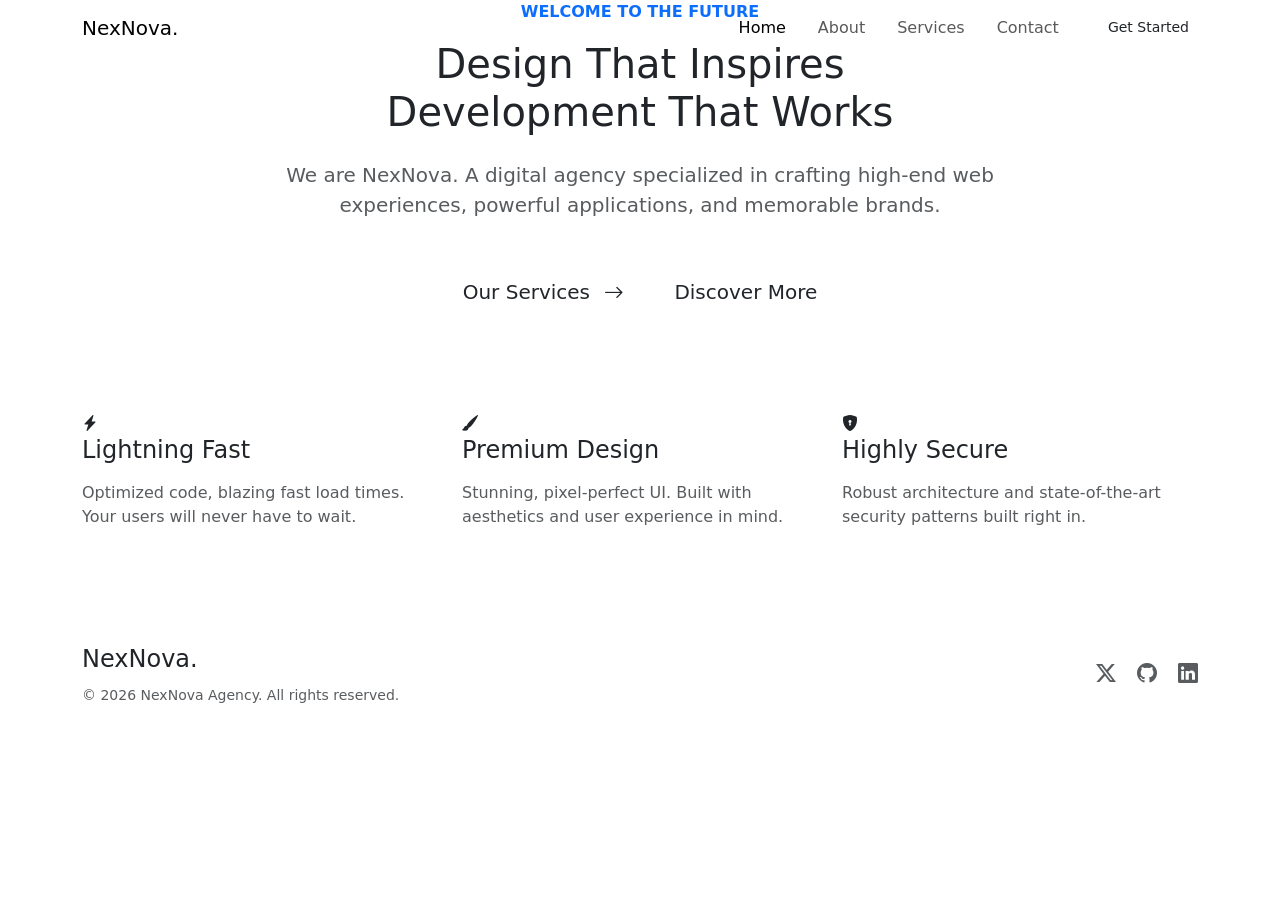
==== index.html @ f2916a29 "Add files via upload" ====
<!DOCTYPE html>
<html lang="en">

<head>
    <meta charset="UTF-8">
    <meta name="viewport" content="width=device-width, initial-scale=1.0">
    <title>NexNova | Digital Excellence</title>
    <meta name="description" content="A premium digital agency creating stunning web experiences.">
    <!-- Bootstrap CSS -->
    <link href="https://cdn.jsdelivr.net/npm/bootstrap@5.3.0/dist/css/bootstrap.min.css" rel="stylesheet">
    <!-- Bootstrap Icons -->
    <link rel="stylesheet" href="https://cdn.jsdelivr.net/npm/bootstrap-icons@1.11.1/font/bootstrap-icons.css">
    <!-- Custom CSS -->
    <link rel="stylesheet" href="css/style.css">
</head>

<body>

    <!-- Navbar -->
    <nav class="navbar navbar-expand-lg fixed-top navbar-glass">
        <div class="container">
            <a class="navbar-brand" href="index.html">NexNova.</a>
            <button class="navbar-toggler" type="button" data-bs-toggle="collapse" data-bs-target="#navbarNav"
                aria-controls="navbarNav" aria-expanded="false" aria-label="Toggle navigation">
                <span class="navbar-toggler-icon"></span>
            </button>
            <div class="collapse navbar-collapse justify-content-end" id="navbarNav">
                <ul class="navbar-nav gap-3">
                    <li class="nav-item">
                        <a class="nav-link active" aria-current="page" href="index.html">Home</a>
                    </li>
                    <li class="nav-item">
                        <a class="nav-link" href="about.html">About</a>
                    </li>
                    <li class="nav-item">
                        <a class="nav-link" href="services.html">Services</a>
                    </li>
                    <li class="nav-item">
                        <a class="nav-link" href="contact.html">Contact</a>
                    </li>
                    <li class="nav-item ms-lg-3">
                        <a href="contact.html" class="btn btn-gradient btn-sm mt-1">Get Started</a>
                    </li>
                </ul>
            </div>
        </div>
    </nav>

    <!-- Hero Section -->
    <section class="hero-wrapper position-relative text-center">
        <!-- Abstract gradient glows -->
        <div class="hero-glow-1"></div>
        <div class="hero-glow-2"></div>

        <div class="container z-1">
            <div class="row justify-content-center">
                <div class="col-lg-10 col-xl-8">
                    <p class="text-uppercase tracking-wide text-primary fw-bold mb-3 anim-fade-up">Welcome to the Future
                    </p>
                    <h1 class="hero-title anim-fade-up delay-100">
                        Design That <span>Inspires</span> <br> Development That Works
                    </h1>
                    <p class="lead mb-5 mt-4 text-muted anim-fade-up delay-200">
                        We are NexNova. A digital agency specialized in crafting high-end web experiences, powerful
                        applications, and memorable brands.
                    </p>
                    <div class="d-flex gap-3 justify-content-center anim-fade-up delay-300">
                        <a href="services.html" class="btn btn-gradient btn-lg">Our Services <i
                                class="bi bi-arrow-right ms-2"></i></a>
                        <a href="about.html" class="btn btn-outline-glass btn-lg">Discover More</a>
                    </div>
                </div>
            </div>
        </div>
    </section>

    <!-- Features Section -->
    <section class="py-5 my-5">
        <div class="container">
            <div class="row g-4">
                <div class="col-md-4 anim-fade-up">
                    <div class="glass-card h-100">
                        <div class="card-icon-wrapper">
                            <i class="bi bi-lightning-charge-fill"></i>
                        </div>
                        <h4 class="brand-font mb-3">Lightning Fast</h4>
                        <p class="text-muted">Optimized code, blazing fast load times. Your users will never have to
                            wait.</p>
                    </div>
                </div>
                <div class="col-md-4 anim-fade-up delay-100">
                    <div class="glass-card h-100">
                        <div class="card-icon-wrapper">
                            <i class="bi bi-brush-fill"></i>
                        </div>
                        <h4 class="brand-font mb-3">Premium Design</h4>
                        <p class="text-muted">Stunning, pixel-perfect UI. Built with aesthetics and user experience in
                            mind.</p>
                    </div>
                </div>
                <div class="col-md-4 anim-fade-up delay-200">
                    <div class="glass-card h-100">
                        <div class="card-icon-wrapper">
                            <i class="bi bi-shield-lock-fill"></i>
                        </div>
                        <h4 class="brand-font mb-3">Highly Secure</h4>
                        <p class="text-muted">Robust architecture and state-of-the-art security patterns built right in.
                        </p>
                    </div>
                </div>
            </div>
        </div>
    </section>

    <!-- Footer -->
    <footer class="footer-glass text-center text-md-start mt-auto">
        <div class="container">
            <div class="row align-items-center">
                <div class="col-md-6 mb-3 mb-md-0">
                    <div class="navbar-brand fs-4 mb-2">NexNova.</div>
                    <p class="text-muted small mb-0">&copy; 2026 NexNova Agency. All rights reserved.</p>
                </div>
                <div class="col-md-6 text-md-end">
                    <a href="#" class="text-muted me-3 text-decoration-none fs-5"><i class="bi bi-twitter-x"></i></a>
                    <a href="#" class="text-muted me-3 text-decoration-none fs-5"><i class="bi bi-github"></i></a>
                    <a href="#" class="text-muted text-decoration-none fs-5"><i class="bi bi-linkedin"></i></a>
                </div>
            </div>
        </div>
    </footer>

    <!-- Bootstrap Bundle with Popper -->
    <script src="https://cdn.jsdelivr.net/npm/bootstrap@5.3.0/dist/js/bootstrap.bundle.min.js"></script>
    <!-- Custom JS -->
    <script src="js/script.js"></script>
</body>

</html>
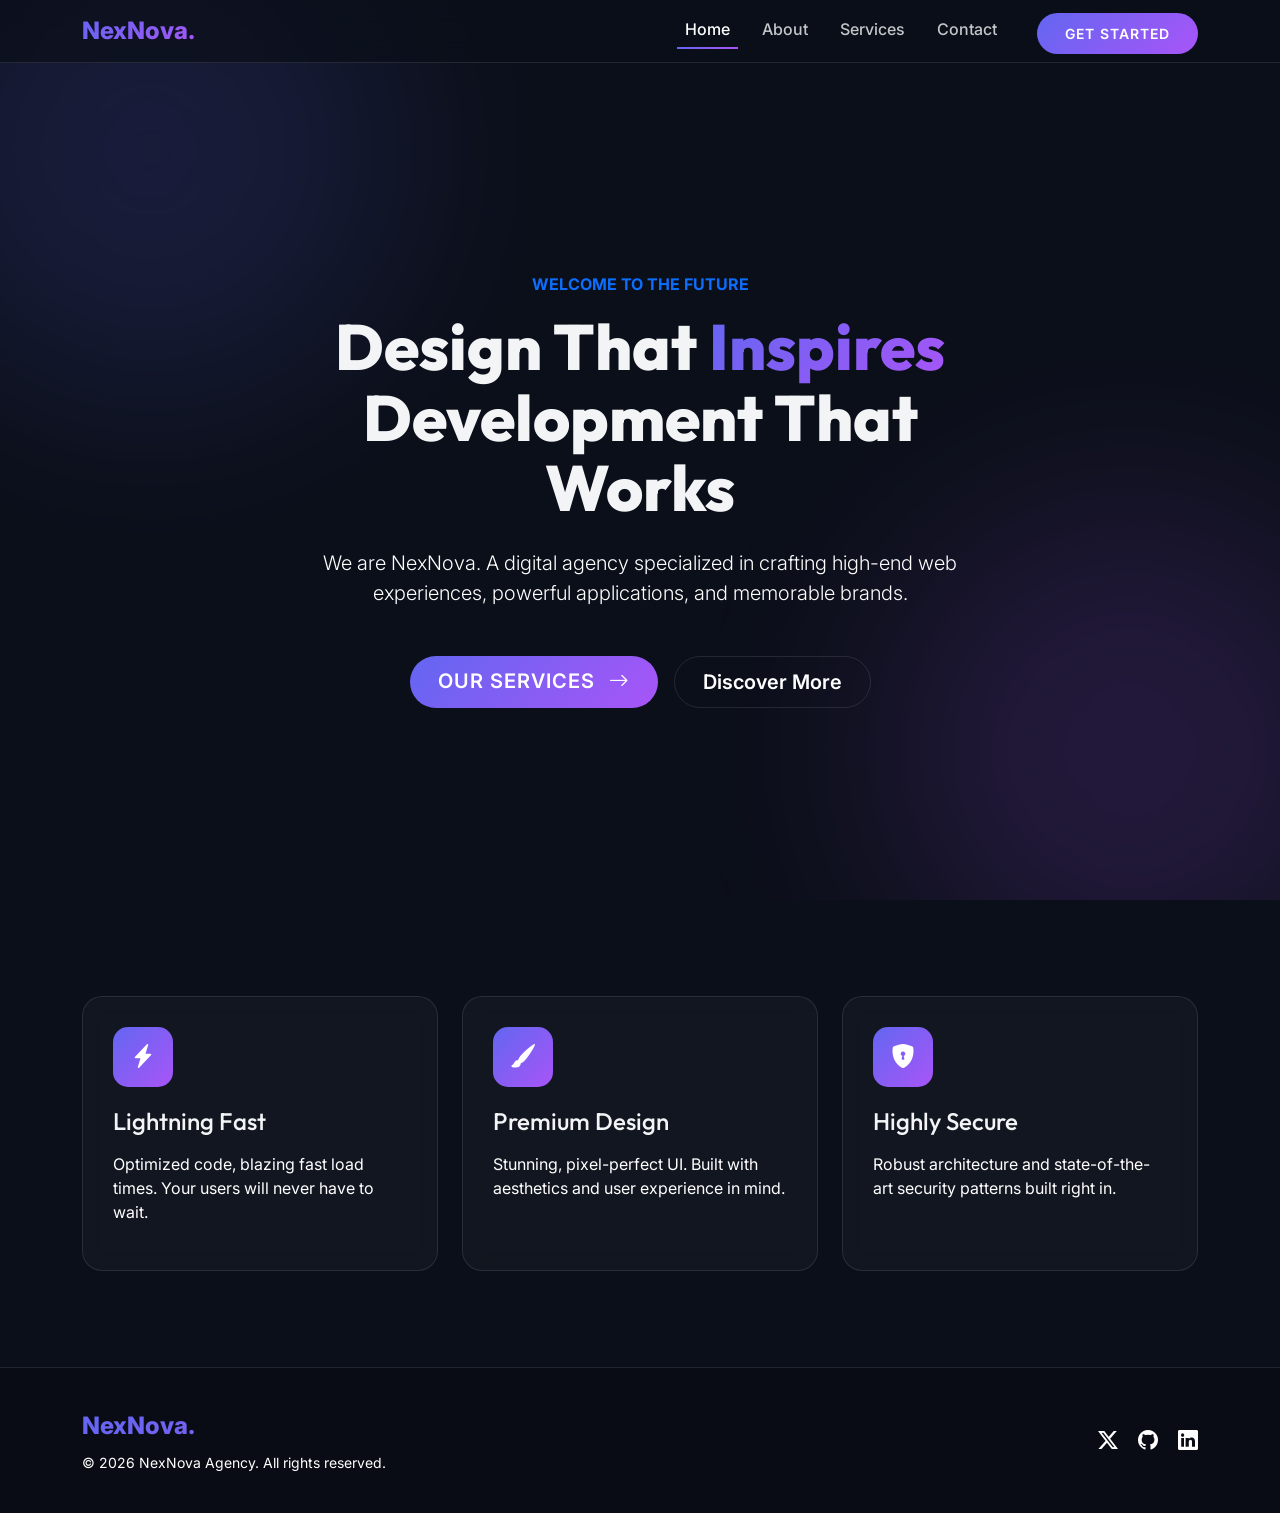
==== commit b6abff5e: "Refactor links to custom CSS and JS files Updated paths for custom CSS and JS files to remove 'css/'" ====
--- a/index.html
+++ b/index.html
@@ -11,7 +11,7 @@
     <!-- Bootstrap Icons -->
     <link rel="stylesheet" href="https://cdn.jsdelivr.net/npm/bootstrap-icons@1.11.1/font/bootstrap-icons.css">
     <!-- Custom CSS -->
-    <link rel="stylesheet" href="css/style.css">
+    <link rel="stylesheet" href="style.css">
 </head>
 
 <body>
@@ -132,7 +132,7 @@
     <!-- Bootstrap Bundle with Popper -->
     <script src="https://cdn.jsdelivr.net/npm/bootstrap@5.3.0/dist/js/bootstrap.bundle.min.js"></script>
     <!-- Custom JS -->
-    <script src="js/script.js"></script>
+    <script src="script.js"></script>
 </body>
 
-</html>+</html>
--- a/style.css
+++ b/style.css
@@ -0,0 +1,280 @@
+@import url('https://fonts.googleapis.com/css2?family=Inter:wght@300;400;600&family=Outfit:wght@400;600;800&display=swap');
+
+:root {
+  --bg-color: #0B0F19;
+  /* Deep dark blue */
+  --text-primary: #F3F4F6;
+  --text-muted: #9CA3AF;
+  --accent-1: #6366F1;
+  /* Indigo */
+  --accent-2: #A855F7;
+  /* Purple */
+  --card-bg: rgba(255, 255, 255, 0.03);
+  --glass-border: rgba(255, 255, 255, 0.1);
+  --gradient-main: linear-gradient(135deg, var(--accent-1), var(--accent-2));
+}
+
+body {
+  font-family: 'Inter', sans-serif;
+  background-color: var(--bg-color);
+  color: var(--text-primary);
+  overflow-x: hidden;
+  margin: 0;
+}
+
+h1,
+h2,
+h3,
+h4,
+h5,
+h6,
+.brand-font {
+  font-family: 'Outfit', sans-serif;
+}
+
+p,
+.text-muted {
+  color: #FFFFFF !important;
+}
+
+
+/* Glassmorphism Navbar */
+.navbar-glass {
+  background: rgba(11, 15, 25, 0.7) !important;
+  backdrop-filter: blur(12px);
+  -webkit-backdrop-filter: blur(12px);
+  border-bottom: 1px solid var(--glass-border);
+  transition: all 0.3s ease;
+}
+
+.navbar-brand {
+  font-weight: 800;
+  font-size: 1.5rem;
+  background: var(--gradient-main);
+  -webkit-background-clip: text;
+  -webkit-text-fill-color: transparent;
+  background-clip: text;
+}
+
+.nav-link {
+  color: var(--text-primary) !important;
+  opacity: 0.8;
+  font-weight: 500;
+  transition: opacity 0.3s ease, color 0.3s ease;
+  position: relative;
+}
+
+.nav-link:hover,
+.nav-link.active {
+  opacity: 1;
+  color: #fff !important;
+}
+
+.nav-link::after {
+  content: '';
+  position: absolute;
+  width: 0;
+  height: 2px;
+  bottom: 0;
+  left: 0;
+  background: var(--gradient-main);
+  transition: width 0.3s ease;
+}
+
+.nav-link:hover::after,
+.nav-link.active::after {
+  width: 100%;
+}
+
+/* Custom Buttons */
+.btn-gradient {
+  background: var(--gradient-main);
+  border: none;
+  border-radius: 50px;
+  color: white;
+  padding: 10px 28px;
+  font-weight: 600;
+  transition: transform 0.3s ease, box-shadow 0.3s ease;
+  text-transform: uppercase;
+  letter-spacing: 1px;
+}
+
+.btn-gradient:hover {
+  transform: translateY(-3px);
+  box-shadow: 0 10px 20px rgba(168, 85, 247, 0.4);
+  color: white;
+}
+
+.btn-outline-glass {
+  background: transparent;
+  border: 1px solid var(--glass-border);
+  border-radius: 50px;
+  color: white;
+  padding: 10px 28px;
+  font-weight: 600;
+  transition: all 0.3s ease;
+}
+
+.btn-outline-glass:hover {
+  background: rgba(255, 255, 255, 0.1);
+  color: white;
+  transform: translateY(-3px);
+}
+
+/* Hero Section */
+.hero-wrapper {
+  position: relative;
+  min-height: 100vh;
+  display: flex;
+  align-items: center;
+  overflow: hidden;
+  padding-top: 80px;
+}
+
+.hero-glow-1,
+.hero-glow-2 {
+  position: absolute;
+  width: 500px;
+  height: 500px;
+  border-radius: 50%;
+  filter: blur(100px);
+  z-index: -1;
+  opacity: 0.5;
+}
+
+.hero-glow-1 {
+  top: -100px;
+  left: -100px;
+  background: rgba(99, 102, 241, 0.3);
+}
+
+.hero-glow-2 {
+  bottom: -100px;
+  right: -100px;
+  background: rgba(168, 85, 247, 0.3);
+}
+
+.hero-title {
+  font-size: 4rem;
+  font-weight: 800;
+  line-height: 1.1;
+  margin-bottom: 20px;
+}
+
+.hero-title span {
+  background: var(--gradient-main);
+  -webkit-background-clip: text;
+  -webkit-text-fill-color: transparent;
+}
+
+/* Glass Card */
+.glass-card {
+  background: var(--card-bg);
+  backdrop-filter: blur(10px);
+  border: 1px solid var(--glass-border);
+  border-radius: 20px;
+  padding: 30px;
+  transition: transform 0.4s ease, box-shadow 0.4s ease, border-color 0.4s ease;
+}
+
+.glass-card:hover {
+  transform: translateY(-10px);
+  box-shadow: 0 20px 40px rgba(0, 0, 0, 0.3);
+  border-color: rgba(255, 255, 255, 0.3);
+}
+
+.card-icon-wrapper {
+  width: 60px;
+  height: 60px;
+  border-radius: 15px;
+  background: var(--gradient-main);
+  display: flex;
+  align-items: center;
+  justify-content: center;
+  font-size: 1.5rem;
+  color: white;
+  margin-bottom: 20px;
+}
+
+/* Forms */
+.glass-input {
+  background: rgba(255, 255, 255, 0.05);
+  border: 1px solid var(--glass-border);
+  color: white;
+  border-radius: 10px;
+  padding: 12px 20px;
+}
+
+.glass-input:focus {
+  background: rgba(255, 255, 255, 0.1);
+  border-color: var(--accent-1);
+  color: white;
+  box-shadow: 0 0 0 0.25rem rgba(99, 102, 241, 0.25);
+}
+
+.glass-input::placeholder {
+  color: var(--text-muted);
+}
+
+/* Animations Classes (Triggered by JS) */
+.anim-fade-up {
+  opacity: 0;
+  transform: translateY(40px);
+  transition: opacity 0.8s ease-out, transform 0.8s ease-out;
+}
+
+.anim-fade-up.active {
+  opacity: 1;
+  transform: translateY(0);
+}
+
+.anim-fade-in {
+  opacity: 0;
+  transition: opacity 1s ease-out;
+}
+
+.anim-fade-in.active {
+  opacity: 1;
+}
+
+.delay-100 {
+  transition-delay: 100ms;
+}
+
+.delay-200 {
+  transition-delay: 200ms;
+}
+
+.delay-300 {
+  transition-delay: 300ms;
+}
+
+.delay-400 {
+  transition-delay: 400ms;
+}
+
+/* Footers */
+.footer-glass {
+  background: rgba(0, 0, 0, 0.2);
+  border-top: 1px solid var(--glass-border);
+  padding: 40px 0;
+  margin-top: 60px;
+}
+
+/* Custom Scrollbar */
+::-webkit-scrollbar {
+  width: 10px;
+}
+
+::-webkit-scrollbar-track {
+  background: var(--bg-color);
+}
+
+::-webkit-scrollbar-thumb {
+  background: rgba(255, 255, 255, 0.2);
+  border-radius: 10px;
+}
+
+::-webkit-scrollbar-thumb:hover {
+  background: rgba(255, 255, 255, 0.4);
+}
